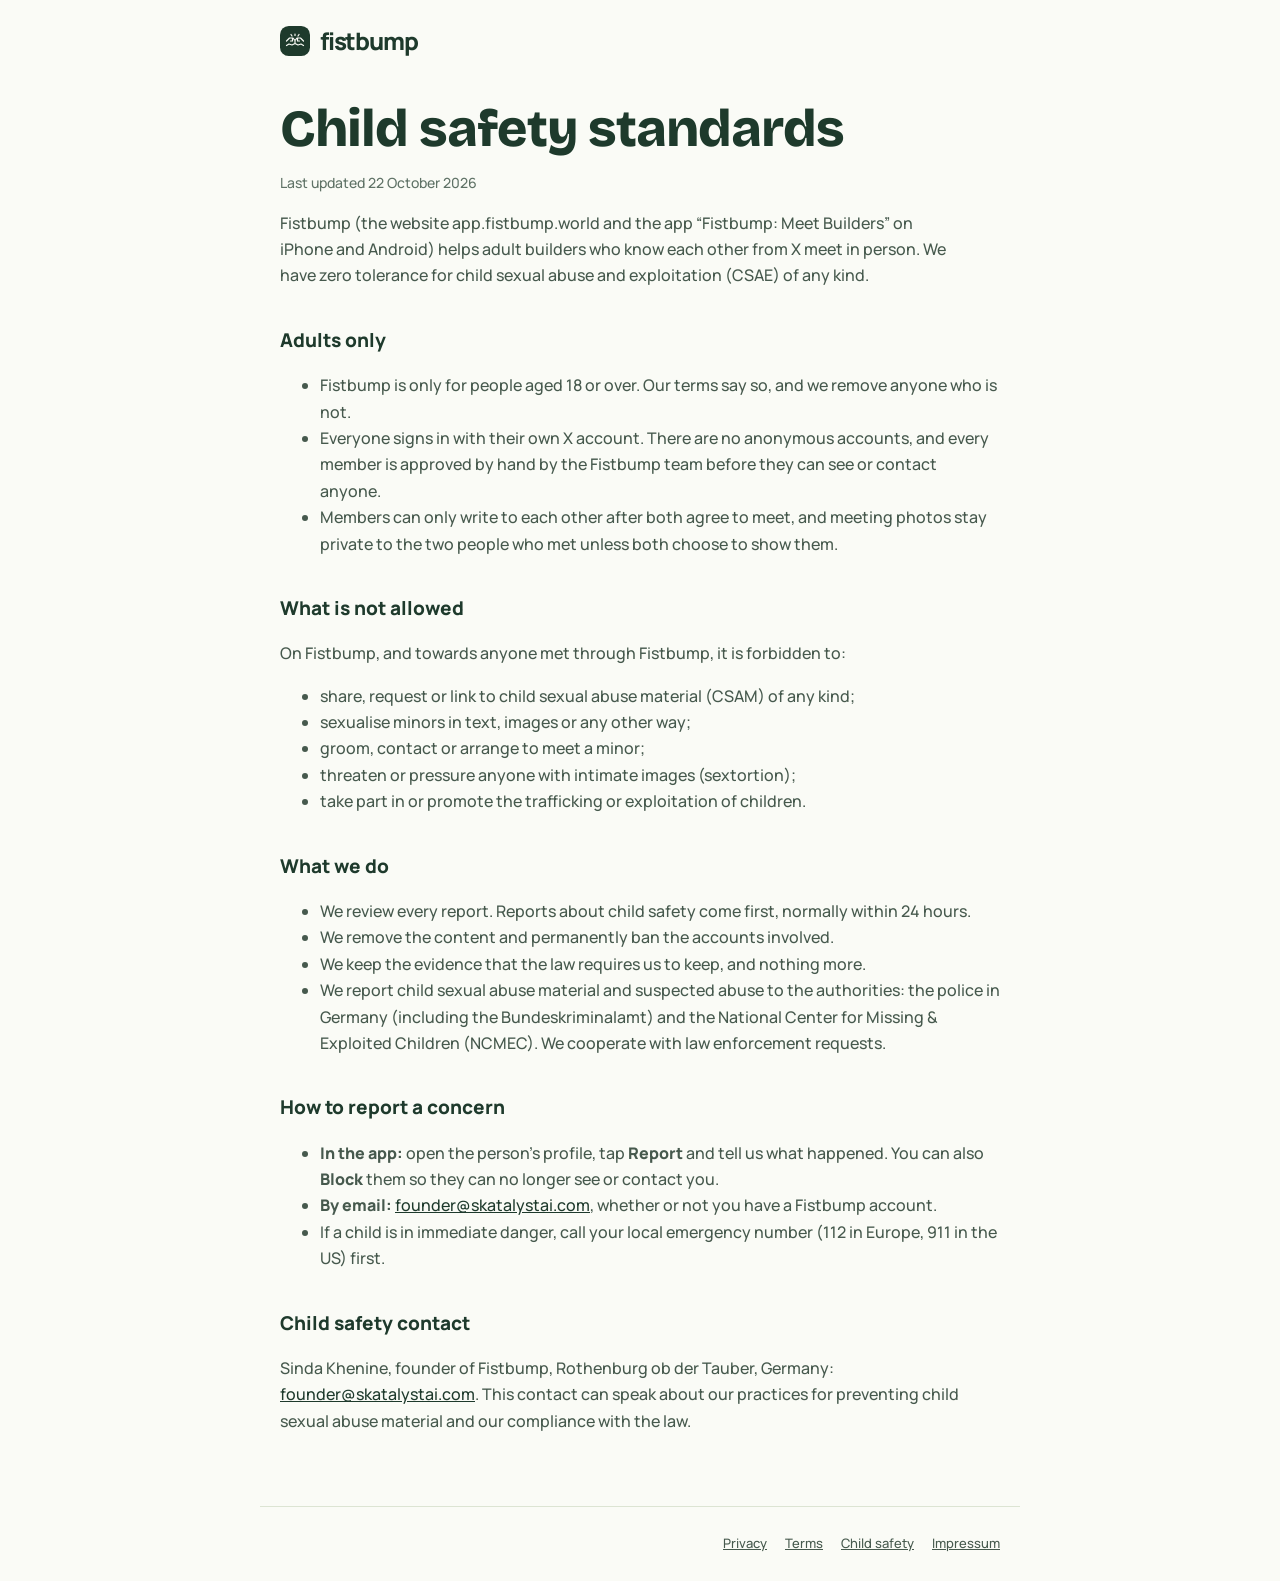
==== child-safety/index.html @ 7657f723 "Child safety standards page for Google Play Co-Authored-By: Claude Opus 5.5 <noreply@anthropic.com>" ====
<!doctype html>
<html lang="en">
  <head>
    <meta charset="utf-8" />
    <meta name="viewport" content="width=device-width, initial-scale=1" />
    <title>Child safety standards · Fistbump</title>
    <meta
      name="description"
      content="Fistbump's standards against child sexual abuse and exploitation, and how to report a concern."
    />
    <link rel="icon" href="/favicon.svg" type="image/svg+xml" />
    <link rel="stylesheet" href="/legal.css" />
  </head>
  <body>
    <header>
      <a class="brand" href="/"><img src="/favicon.svg" alt="" />fistbump</a>
    </header>
    <main>
      <h1>Child safety standards</h1>
      <p class="updated">Last updated 22 October 2026</p>

      <p>
        Fistbump (the website app.fistbump.world and the app “Fistbump: Meet Builders” on iPhone and
        Android) helps adult builders who know each other from X meet in person. We have zero
        tolerance for child sexual abuse and exploitation (CSAE) of any kind.
      </p>

      <h2>Adults only</h2>
      <ul>
        <li>Fistbump is only for people aged 18 or over. Our terms say so, and we remove anyone who is not.</li>
        <li>
          Everyone signs in with their own X account. There are no anonymous accounts, and every
          member is approved by hand by the Fistbump team before they can see or contact anyone.
        </li>
        <li>
          Members can only write to each other after both agree to meet, and meeting photos stay
          private to the two people who met unless both choose to show them.
        </li>
      </ul>

      <h2>What is not allowed</h2>
      <p>On Fistbump, and towards anyone met through Fistbump, it is forbidden to:</p>
      <ul>
        <li>share, request or link to child sexual abuse material (CSAM) of any kind;</li>
        <li>sexualise minors in text, images or any other way;</li>
        <li>groom, contact or arrange to meet a minor;</li>
        <li>threaten or pressure anyone with intimate images (sextortion);</li>
        <li>take part in or promote the trafficking or exploitation of children.</li>
      </ul>

      <h2>What we do</h2>
      <ul>
        <li>We review every report. Reports about child safety come first, normally within 24 hours.</li>
        <li>We remove the content and permanently ban the accounts involved.</li>
        <li>We keep the evidence that the law requires us to keep, and nothing more.</li>
        <li>
          We report child sexual abuse material and suspected abuse to the authorities: the police in
          Germany (including the Bundeskriminalamt) and the National Center for Missing &amp;
          Exploited Children (NCMEC). We cooperate with law enforcement requests.
        </li>
      </ul>

      <h2>How to report a concern</h2>
      <ul>
        <li>
          <strong>In the app:</strong> open the person’s profile, tap <strong>Report</strong> and
          tell us what happened. You can also <strong>Block</strong> them so they can no longer see
          or contact you.
        </li>
        <li>
          <strong>By email:</strong>
          <a href="mailto:founder@skatalystai.com">founder@skatalystai.com</a>, whether or not you
          have a Fistbump account.
        </li>
        <li>
          If a child is in immediate danger, call your local emergency number (112 in Europe, 911 in
          the US) first.
        </li>
      </ul>

      <h2>Child safety contact</h2>
      <p>
        Sinda Khenine, founder of Fistbump, Rothenburg ob der Tauber, Germany:
        <a href="mailto:founder@skatalystai.com">founder@skatalystai.com</a>. This contact can
        speak about our practices for preventing child sexual abuse material and our compliance with
        the law.
      </p>
    </main>
    <footer>
      <span class="links"
        ><a href="/privacy/">Privacy</a><a href="/terms/">Terms</a><a href="/child-safety/"
          >Child safety</a
        ><a href="/impressum/">Impressum</a></span
      >
    </footer>
  </body>
</html>
---- legal.css ----
@font-face {
  font-family: 'Bricolage Grotesque';
  src: url('/fonts/BricolageGrotesque_800ExtraBold.ttf') format('truetype');
  font-weight: 800;
  font-display: swap;
}
@font-face {
  font-family: 'Manrope';
  src: url('/fonts/Manrope_500Medium.ttf') format('truetype');
  font-weight: 500;
  font-display: swap;
}
@font-face {
  font-family: 'Manrope';
  src: url('/fonts/Manrope_800ExtraBold.ttf') format('truetype');
  font-weight: 800;
  font-display: swap;
}
:root {
  --paper: #fafbf6;
  --forest: #1e3a2c;
  --moss: #46594d;
  --lichen: #5f7266;
  --trail: #dce4d3;
  color-scheme: light;
}
* {
  box-sizing: border-box;
}
body {
  margin: 0;
  background: var(--paper);
  color: var(--forest);
  font:
    500 16px/1.65 Manrope,
    system-ui,
    sans-serif;
  -webkit-font-smoothing: antialiased;
}
header,
footer {
  max-width: 760px;
  margin: 0 auto;
  padding: 26px 20px;
  display: flex;
  justify-content: space-between;
  align-items: center;
  gap: 16px;
}
footer {
  justify-content: flex-end;
  font-size: 13px;
  color: var(--lichen);
  border-top: 1px solid var(--trail);
  flex-wrap: wrap;
}
footer a {
  color: var(--moss);
}
.brand {
  display: inline-flex;
  align-items: center;
  gap: 10px;
  color: var(--forest);
  text-decoration: none;
  font:
    800 24px/1 Manrope,
    system-ui,
    sans-serif;
  letter-spacing: -1.2px;
}
.brand img {
  width: 30px;
  height: 30px;
}
main {
  max-width: 760px;
  margin: 0 auto;
  padding: 8px 20px 56px;
}
h1 {
  font:
    800 clamp(36px, 6vw, 52px) / 1.05 'Bricolage Grotesque',
    Manrope,
    sans-serif;
  letter-spacing: -0.02em;
  margin: 12px 0 8px;
}
h2 {
  font-size: 19px;
  font-weight: 800;
  margin: 36px 0 8px;
}
p,
li {
  color: var(--moss);
  max-width: 68ch;
}
.updated {
  color: var(--lichen);
  font-size: 14px;
}
a {
  color: var(--forest);
}
.links {
  display: inline-flex;
  gap: 18px;
}
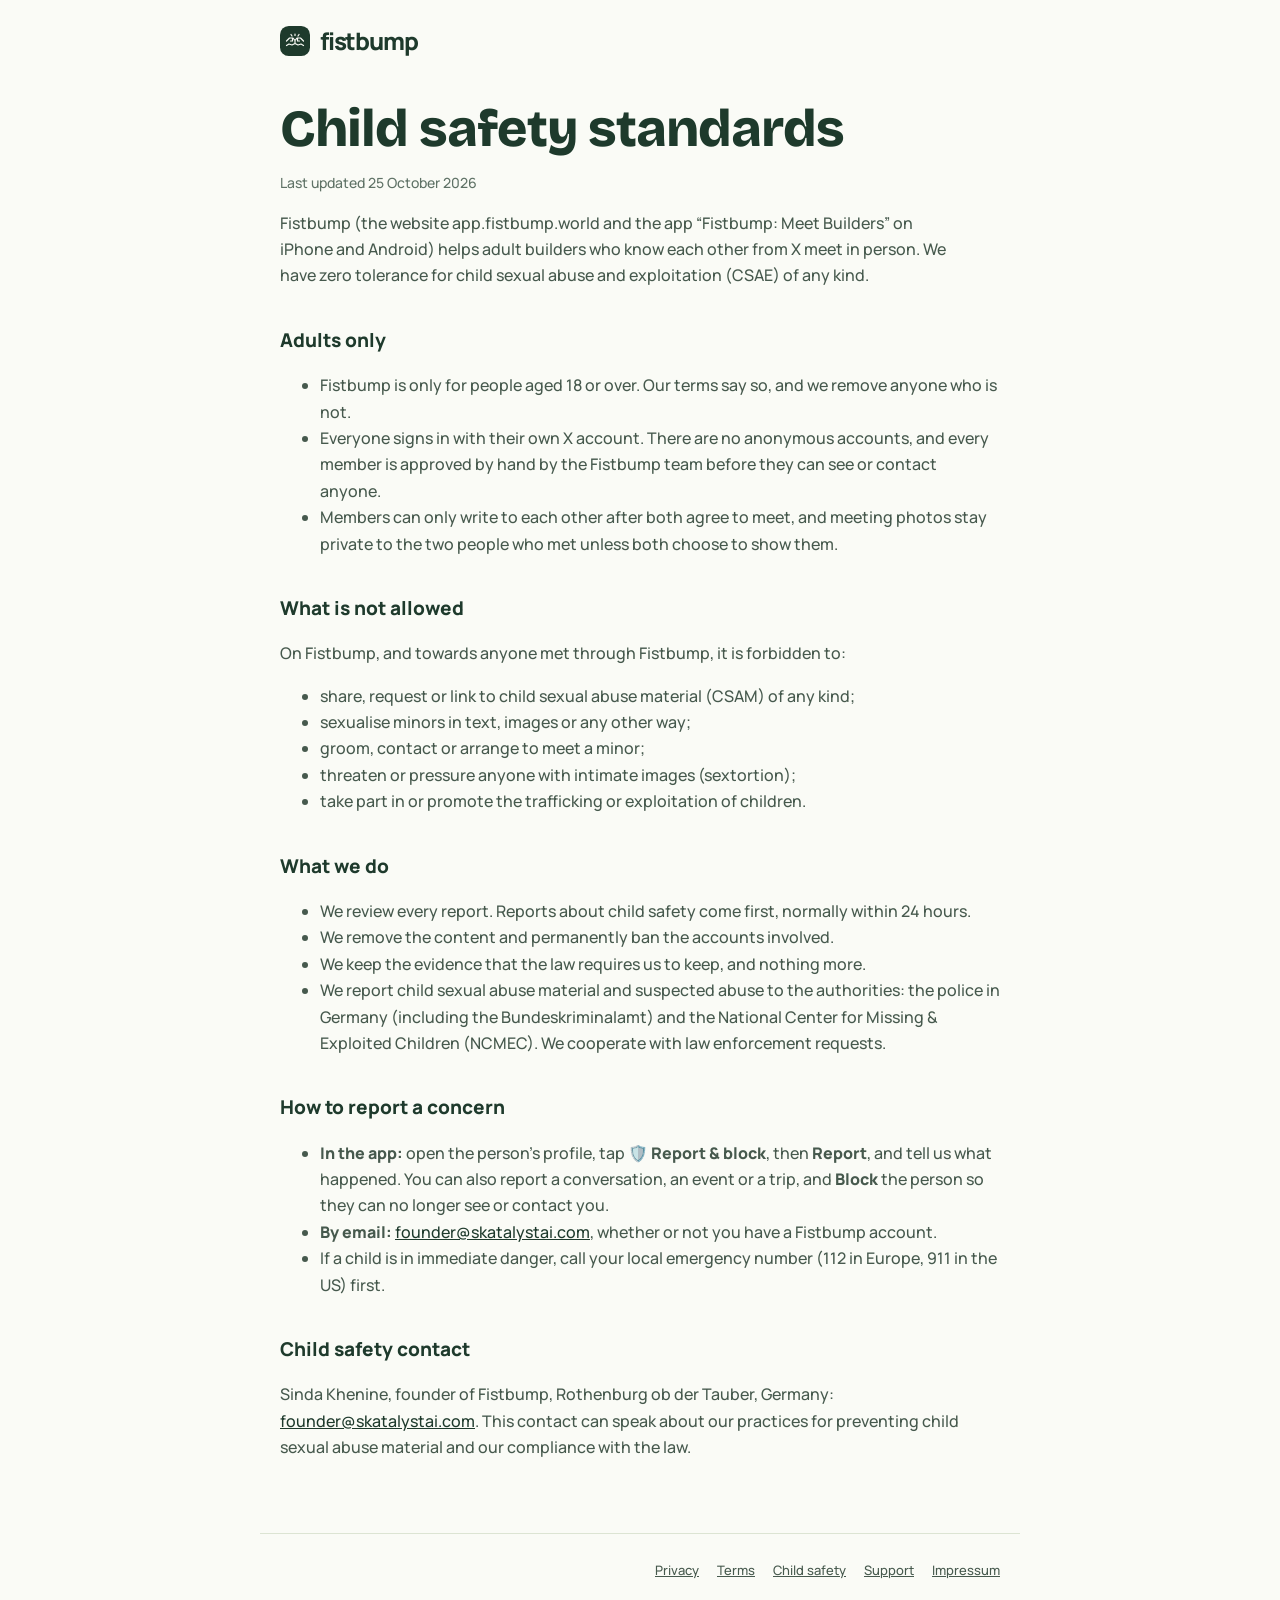
==== commit eff96f88: "Security and store review: fixes from the audit and the review findings - Checkout: one checkout at " ====
--- a/child-safety/index.html
+++ b/child-safety/index.html
@@ -17,7 +17,7 @@
     </header>
     <main>
       <h1>Child safety standards</h1>
-      <p class="updated">Last updated 22 October 2026</p>
+      <p class="updated">Last updated 25 October 2026</p>
 
       <p>
         Fistbump (the website app.fistbump.world and the app “Fistbump: Meet Builders” on iPhone and
@@ -63,9 +63,10 @@
       <h2>How to report a concern</h2>
       <ul>
         <li>
-          <strong>In the app:</strong> open the person’s profile, tap <strong>Report</strong> and
-          tell us what happened. You can also <strong>Block</strong> them so they can no longer see
-          or contact you.
+          <strong>In the app:</strong> open the person’s profile, tap
+          <strong>🛡️ Report &amp; block</strong>, then <strong>Report</strong>, and tell us what
+          happened. You can also report a conversation, an event or a trip, and
+          <strong>Block</strong> the person so they can no longer see or contact you.
         </li>
         <li>
           <strong>By email:</strong>
@@ -90,7 +91,7 @@
       <span class="links"
         ><a href="/privacy/">Privacy</a><a href="/terms/">Terms</a><a href="/child-safety/"
           >Child safety</a
-        ><a href="/impressum/">Impressum</a></span
+        ><a href="/support/">Support</a><a href="/impressum/">Impressum</a></span
       >
     </footer>
   </body>
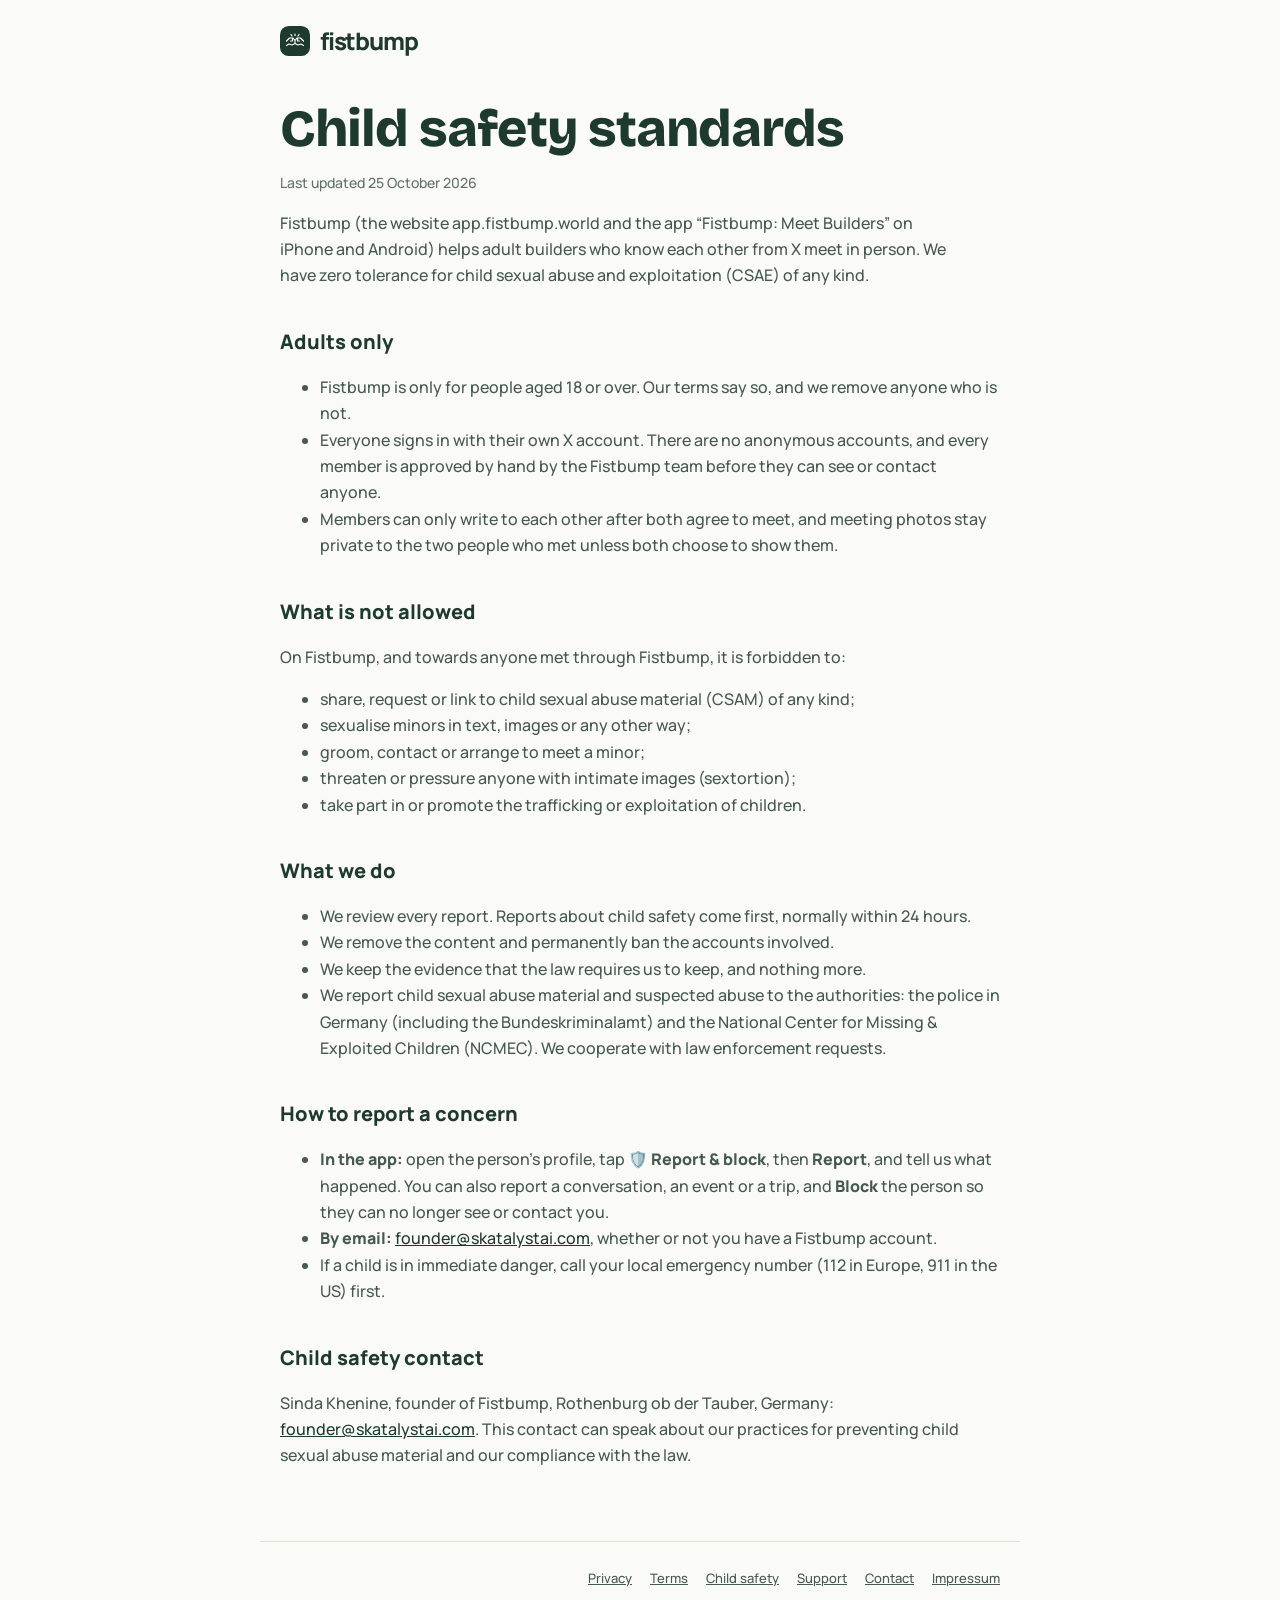
==== commit 933bccdd: "Impressum address and a contact form at fistbump.world/contact (#43) * Impressum address and a conta" ====
--- a/child-safety/index.html
+++ b/child-safety/index.html
@@ -91,7 +91,7 @@
       <span class="links"
         ><a href="/privacy/">Privacy</a><a href="/terms/">Terms</a><a href="/child-safety/"
           >Child safety</a
-        ><a href="/support/">Support</a><a href="/impressum/">Impressum</a></span
+        ><a href="/support/">Support</a><a href="/contact/">Contact</a><a href="/impressum/">Impressum</a></span
       >
     </footer>
   </body>
--- a/legal.css
+++ b/legal.css
@@ -1,3 +1,5 @@
+/* The colours are the shared chart (tokens.css, the same file as the app's src/theme/tokens.css). */
+@import url('/tokens.css');
 @font-face {
   font-family: 'Bricolage Grotesque';
   src: url('/fonts/BricolageGrotesque_800ExtraBold.ttf') format('truetype');
@@ -17,12 +19,11 @@
   font-display: swap;
 }
 :root {
-  --paper: #fafbf6;
-  --forest: #1e3a2c;
-  --moss: #46594d;
-  --lichen: #5f7266;
-  --trail: #dce4d3;
   color-scheme: light;
+}
+a:focus-visible {
+  outline: 3px solid var(--focus);
+  outline-offset: 3px;
 }
 * {
   box-sizing: border-box;
@@ -87,7 +88,7 @@
   margin: 12px 0 8px;
 }
 h2 {
-  font-size: 19px;
+  font-size: 20px;
   font-weight: 800;
   margin: 36px 0 8px;
 }
